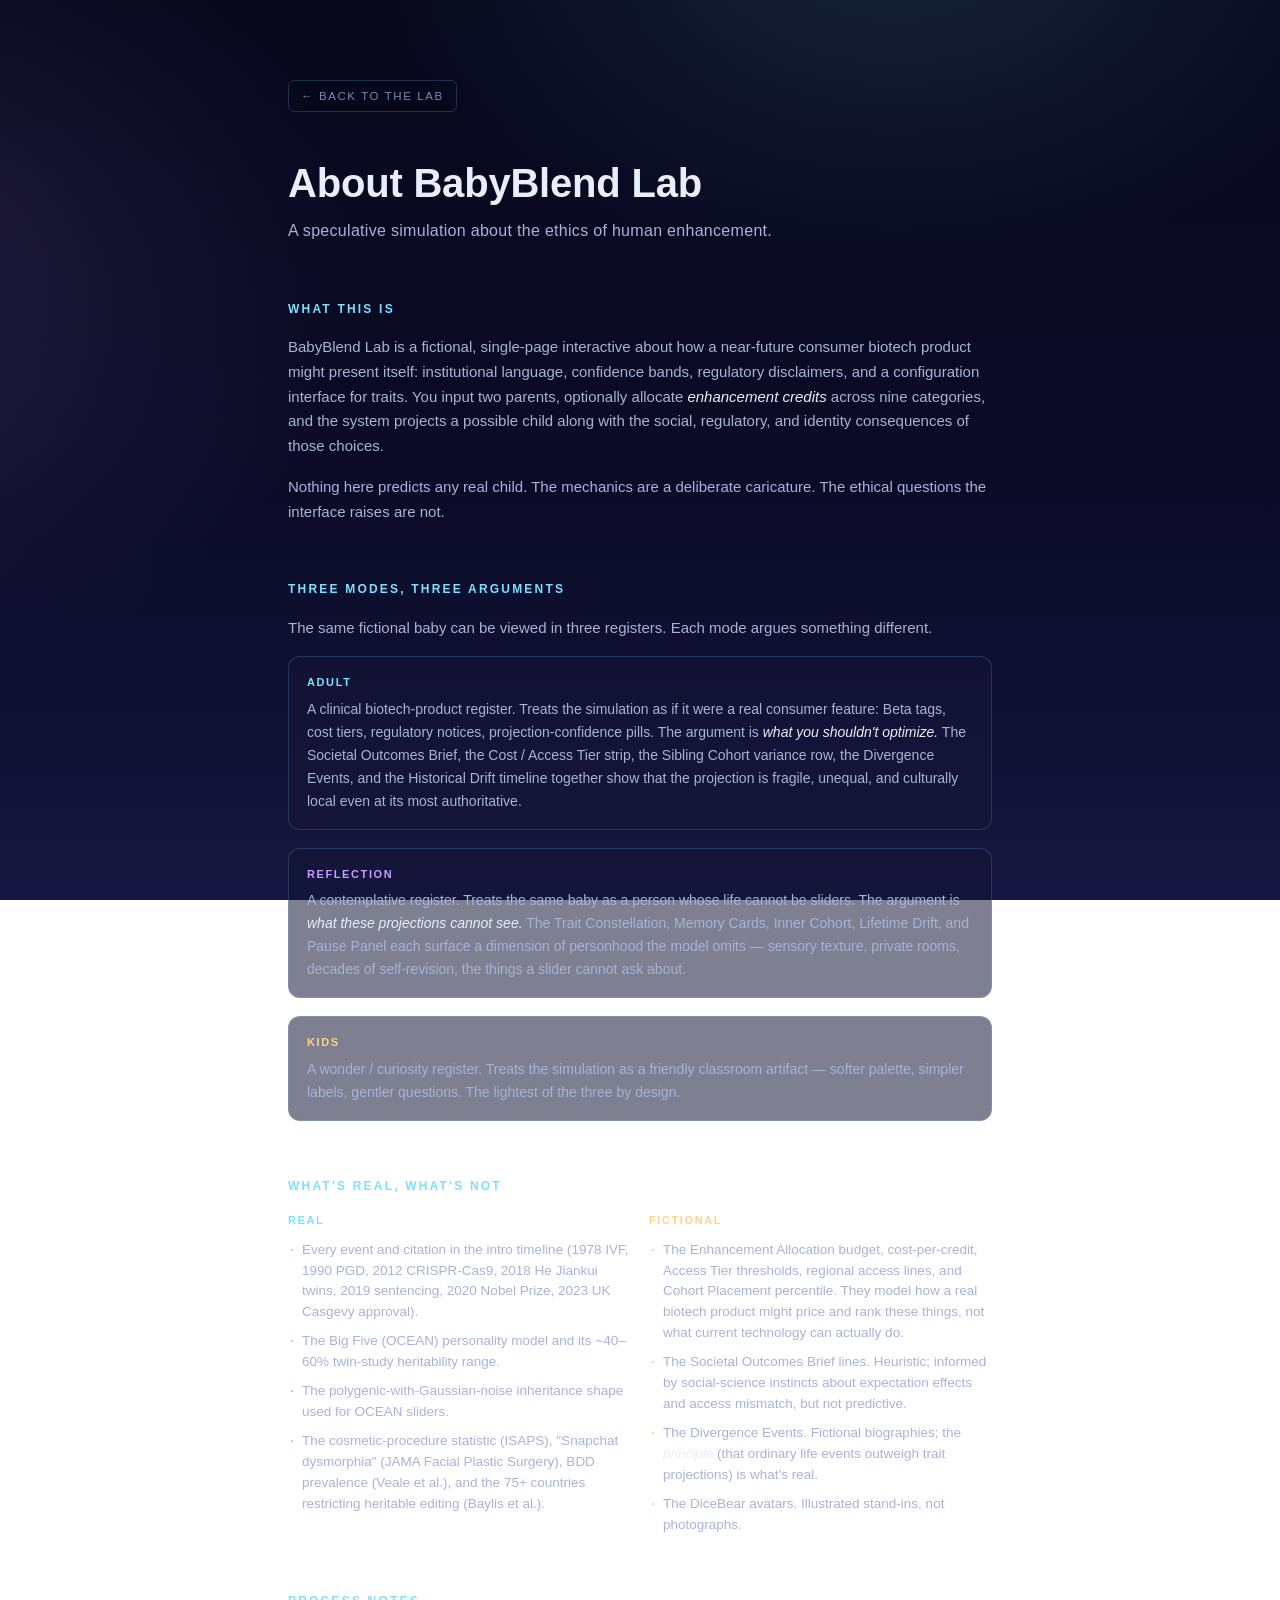
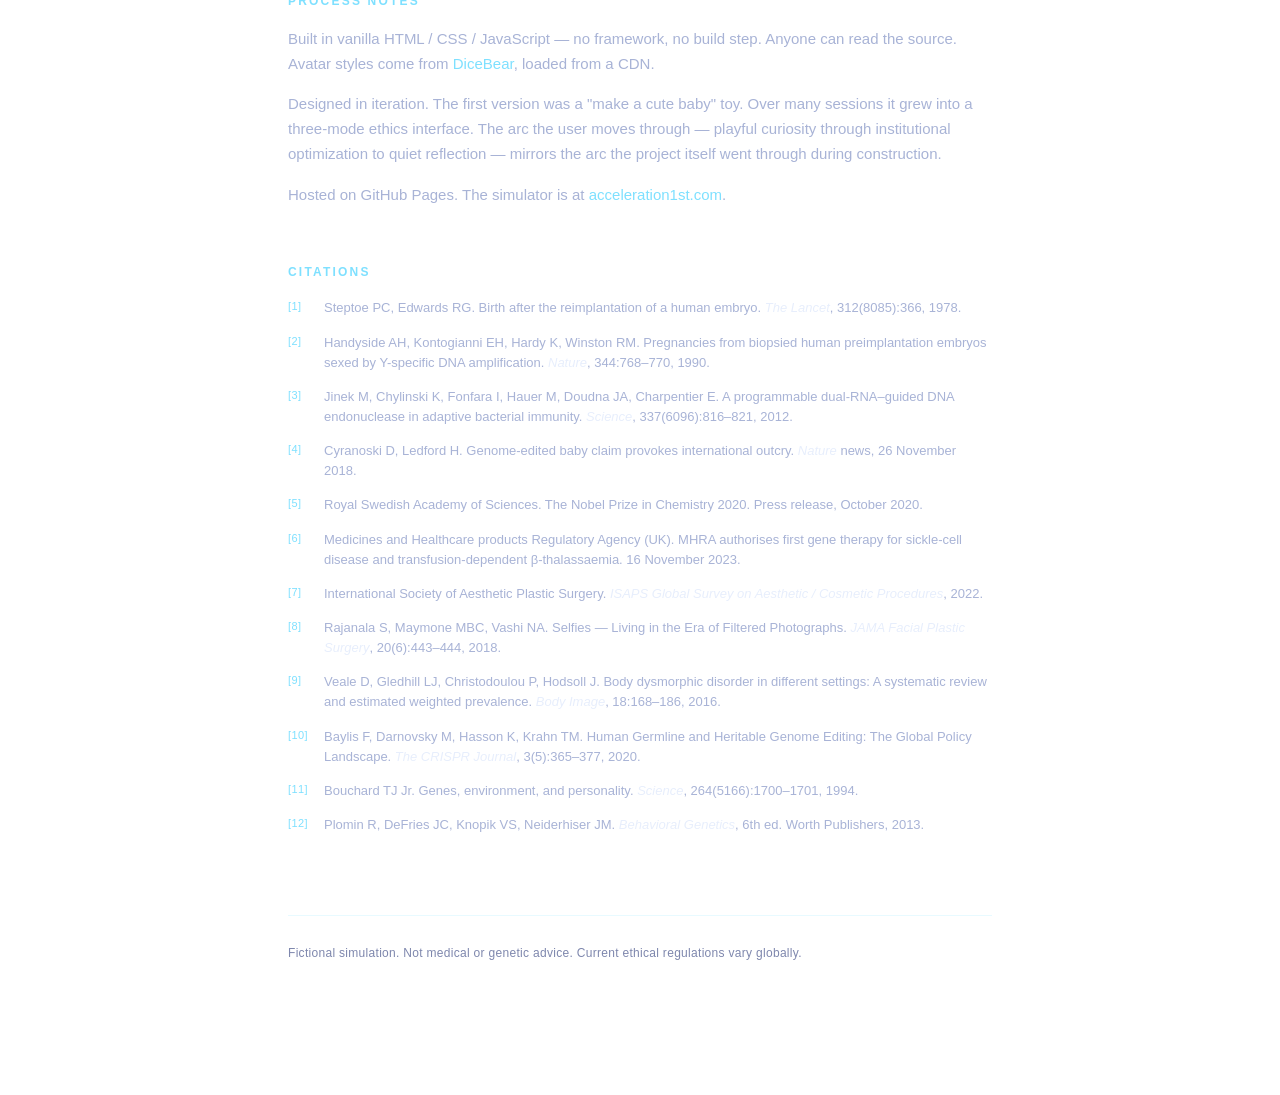
==== about.html @ 3c696566 "Add About / Sources page A standalone /about.html that frames the project for readers who didn't mak" ====
<!DOCTYPE html>
<html lang="en">
<head>
  <meta charset="UTF-8" />
  <meta name="viewport" content="width=device-width, initial-scale=1.0, maximum-scale=1.0, viewport-fit=cover" />
  <title>About — BabyBlend Lab</title>
  <link rel="icon" type="image/svg+xml" href="favicon.svg" />
  <style>
    *, *::before, *::after { box-sizing: border-box; }
    html, body { margin: 0; padding: 0; }

    :root {
      --bg-0: #07071a;
      --bg-1: #0c0c2a;
      --bg-2: #161640;
      --ink: #e7eefc;
      --ink-soft: #a8b3d6;
      --ink-mute: #7e87ad;
      --accent:   #7ee0ff;
      --accent-2: #c89bff;
      --accent-3: #ff9bd2;
      --accent-warm: #ffd28a;
      --panel: rgba(20, 22, 55, 0.55);
      --rule: rgba(126, 224, 255, 0.18);
    }

    body {
      font-family: -apple-system, BlinkMacSystemFont, "SF Pro Display", "Inter", "Helvetica Neue", Arial, sans-serif;
      color: var(--ink);
      background:
        radial-gradient(900px 600px at 70% -10%, rgba(126, 224, 255, 0.14), transparent 60%),
        radial-gradient(800px 700px at -10% 30%, rgba(200, 155, 255, 0.12), transparent 60%),
        linear-gradient(180deg, var(--bg-0), var(--bg-1) 60%, var(--bg-2));
      background-attachment: fixed;
      min-height: 100vh;
      -webkit-font-smoothing: antialiased;
      line-height: 1.6;
    }

    .about-wrap {
      max-width: 760px;
      margin: 0 auto;
      padding: 80px 28px 120px;
    }

    .about-back {
      display: inline-block;
      font-size: 11.5px;
      letter-spacing: 1.6px;
      text-transform: uppercase;
      color: var(--ink-mute);
      text-decoration: none;
      padding: 6px 12px;
      border-radius: 6px;
      border: 1px solid var(--rule);
      transition: color 0.15s, border-color 0.15s, background 0.15s;
      margin-bottom: 48px;
    }
    .about-back:hover {
      color: var(--ink);
      border-color: rgba(126, 224, 255, 0.55);
      background: rgba(126, 224, 255, 0.05);
    }

    .about-title {
      margin: 0 0 12px;
      font-size: clamp(28px, 4.5vw, 40px);
      font-weight: 600;
      letter-spacing: -0.2px;
      line-height: 1.15;
      color: var(--ink);
    }
    .about-sub {
      margin: 0 0 56px;
      color: var(--ink-soft);
      font-size: clamp(14px, 1.5vw, 16px);
      letter-spacing: 0.3px;
    }

    section.about-section {
      margin-bottom: 56px;
    }
    section.about-section > h2 {
      margin: 0 0 16px;
      font-size: 12px;
      letter-spacing: 2.2px;
      text-transform: uppercase;
      color: var(--accent);
      font-weight: 600;
    }
    section.about-section p {
      margin: 0 0 16px;
      color: var(--ink-soft);
      font-size: 15px;
      line-height: 1.65;
    }
    section.about-section p:last-child { margin-bottom: 0; }
    section.about-section strong { color: var(--ink); font-weight: 600; }
    section.about-section em { color: var(--ink); font-style: italic; }

    .mode-list {
      list-style: none;
      margin: 0;
      padding: 0;
      display: flex;
      flex-direction: column;
      gap: 18px;
    }
    .mode-list li {
      padding: 16px 18px;
      background: var(--panel);
      border: 1px solid var(--rule);
      border-radius: 12px;
      font-size: 14px;
      color: var(--ink-soft);
      line-height: 1.65;
    }
    .mode-list .mode-name {
      display: block;
      font-size: 11px;
      letter-spacing: 1.6px;
      text-transform: uppercase;
      color: var(--accent);
      margin-bottom: 6px;
      font-weight: 600;
    }
    .mode-list li:nth-child(1) .mode-name { color: var(--accent); }
    .mode-list li:nth-child(2) .mode-name { color: var(--accent-2); }
    .mode-list li:nth-child(3) .mode-name { color: var(--accent-warm); }

    .real-grid {
      display: grid;
      grid-template-columns: 1fr 1fr;
      gap: 18px;
    }
    .real-col h3 {
      margin: 0 0 10px;
      font-size: 11px;
      letter-spacing: 1.6px;
      text-transform: uppercase;
      font-weight: 600;
    }
    .real-col.real    h3 { color: var(--accent); }
    .real-col.not-real h3 { color: var(--accent-warm); }
    .real-col ul {
      list-style: none;
      margin: 0;
      padding: 0;
      display: flex;
      flex-direction: column;
      gap: 8px;
    }
    .real-col li {
      padding-left: 14px;
      position: relative;
      font-size: 13.5px;
      color: var(--ink-soft);
      line-height: 1.55;
    }
    .real-col li::before {
      content: "·";
      position: absolute;
      left: 2px;
      top: 0;
      font-weight: 700;
    }
    .real-col.real li::before    { color: var(--accent); }
    .real-col.not-real li::before { color: var(--accent-warm); }

    .citations {
      list-style: none;
      counter-reset: cite;
      margin: 0;
      padding: 0;
      display: flex;
      flex-direction: column;
      gap: 14px;
    }
    .citations li {
      counter-increment: cite;
      padding: 0 0 0 36px;
      position: relative;
      font-size: 13px;
      color: var(--ink-soft);
      line-height: 1.55;
    }
    .citations li::before {
      content: "[" counter(cite) "]";
      position: absolute;
      left: 0;
      top: 0;
      color: var(--accent);
      font-variant-numeric: tabular-nums;
      font-size: 11px;
      letter-spacing: 0.4px;
    }
    .citations em { font-style: italic; color: var(--ink); }

    .meta {
      margin-top: 80px;
      padding-top: 28px;
      border-top: 1px solid var(--rule);
      font-size: 12px;
      color: var(--ink-mute);
      letter-spacing: 0.3px;
    }

    @media (max-width: 600px) {
      .real-grid { grid-template-columns: 1fr; }
      .about-wrap { padding: 56px 20px 80px; }
    }
  </style>
</head>
<body>
  <div class="about-wrap">
    <a class="about-back" href="./">← Back to the lab</a>

    <h1 class="about-title">About BabyBlend Lab</h1>
    <p class="about-sub">A speculative simulation about the ethics of human enhancement.</p>

    <section class="about-section">
      <h2>What this is</h2>
      <p>BabyBlend Lab is a fictional, single-page interactive about how a near-future consumer biotech product might present itself: institutional language, confidence bands, regulatory disclaimers, and a configuration interface for traits. You input two parents, optionally allocate <em>enhancement credits</em> across nine categories, and the system projects a possible child along with the social, regulatory, and identity consequences of those choices.</p>
      <p>Nothing here predicts any real child. The mechanics are a deliberate caricature. The ethical questions the interface raises are not.</p>
    </section>

    <section class="about-section">
      <h2>Three modes, three arguments</h2>
      <p>The same fictional baby can be viewed in three registers. Each mode argues something different.</p>
      <ul class="mode-list">
        <li>
          <span class="mode-name">Adult</span>
          A clinical biotech-product register. Treats the simulation as if it were a real consumer feature: Beta tags, cost tiers, regulatory notices, projection-confidence pills. The argument is <em>what you shouldn't optimize.</em> The Societal Outcomes Brief, the Cost / Access Tier strip, the Sibling Cohort variance row, the Divergence Events, and the Historical Drift timeline together show that the projection is fragile, unequal, and culturally local even at its most authoritative.
        </li>
        <li>
          <span class="mode-name">Reflection</span>
          A contemplative register. Treats the same baby as a person whose life cannot be sliders. The argument is <em>what these projections cannot see.</em> The Trait Constellation, Memory Cards, Inner Cohort, Lifetime Drift, and Pause Panel each surface a dimension of personhood the model omits — sensory texture, private rooms, decades of self-revision, the things a slider cannot ask about.
        </li>
        <li>
          <span class="mode-name">Kids</span>
          A wonder / curiosity register. Treats the simulation as a friendly classroom artifact — softer palette, simpler labels, gentler questions. The lightest of the three by design.
        </li>
      </ul>
    </section>

    <section class="about-section">
      <h2>What's real, what's not</h2>
      <div class="real-grid">
        <div class="real-col real">
          <h3>Real</h3>
          <ul>
            <li>Every event and citation in the intro timeline (1978 IVF, 1990 PGD, 2012 CRISPR-Cas9, 2018 He Jiankui twins, 2019 sentencing, 2020 Nobel Prize, 2023 UK Casgevy approval).</li>
            <li>The Big Five (OCEAN) personality model and its ~40–60% twin-study heritability range.</li>
            <li>The polygenic-with-Gaussian-noise inheritance shape used for OCEAN sliders.</li>
            <li>The cosmetic-procedure statistic (ISAPS), "Snapchat dysmorphia" (JAMA Facial Plastic Surgery), BDD prevalence (Veale et al.), and the 75+ countries restricting heritable editing (Baylis et al.).</li>
          </ul>
        </div>
        <div class="real-col not-real">
          <h3>Fictional</h3>
          <ul>
            <li>The Enhancement Allocation budget, cost-per-credit, Access Tier thresholds, regional access lines, and Cohort Placement percentile. They model how a real biotech product might price and rank these things, not what current technology can actually do.</li>
            <li>The Societal Outcomes Brief lines. Heuristic; informed by social-science instincts about expectation effects and access mismatch, but not predictive.</li>
            <li>The Divergence Events. Fictional biographies; the <em>principle</em> (that ordinary life events outweigh trait projections) is what's real.</li>
            <li>The DiceBear avatars. Illustrated stand-ins, not photographs.</li>
          </ul>
        </div>
      </div>
    </section>

    <section class="about-section">
      <h2>Process notes</h2>
      <p>Built in vanilla HTML / CSS / JavaScript — no framework, no build step. Anyone can read the source. Avatar styles come from <a href="https://www.dicebear.com" style="color: var(--accent); text-decoration: none;">DiceBear</a>, loaded from a CDN.</p>
      <p>Designed in iteration. The first version was a "make a cute baby" toy. Over many sessions it grew into a three-mode ethics interface. The arc the user moves through — playful curiosity through institutional optimization to quiet reflection — mirrors the arc the project itself went through during construction.</p>
      <p>Hosted on GitHub Pages. The simulator is at <a href="./" style="color: var(--accent); text-decoration: none;">acceleration1st.com</a>.</p>
    </section>

    <section class="about-section">
      <h2>Citations</h2>
      <ol class="citations">
        <li>Steptoe PC, Edwards RG. Birth after the reimplantation of a human embryo. <em>The Lancet</em>, 312(8085):366, 1978.</li>
        <li>Handyside AH, Kontogianni EH, Hardy K, Winston RM. Pregnancies from biopsied human preimplantation embryos sexed by Y-specific DNA amplification. <em>Nature</em>, 344:768–770, 1990.</li>
        <li>Jinek M, Chylinski K, Fonfara I, Hauer M, Doudna JA, Charpentier E. A programmable dual-RNA–guided DNA endonuclease in adaptive bacterial immunity. <em>Science</em>, 337(6096):816–821, 2012.</li>
        <li>Cyranoski D, Ledford H. Genome-edited baby claim provokes international outcry. <em>Nature</em> news, 26 November 2018.</li>
        <li>Royal Swedish Academy of Sciences. The Nobel Prize in Chemistry 2020. Press release, October 2020.</li>
        <li>Medicines and Healthcare products Regulatory Agency (UK). MHRA authorises first gene therapy for sickle-cell disease and transfusion-dependent β-thalassaemia. 16 November 2023.</li>
        <li>International Society of Aesthetic Plastic Surgery. <em>ISAPS Global Survey on Aesthetic / Cosmetic Procedures</em>, 2022.</li>
        <li>Rajanala S, Maymone MBC, Vashi NA. Selfies — Living in the Era of Filtered Photographs. <em>JAMA Facial Plastic Surgery</em>, 20(6):443–444, 2018.</li>
        <li>Veale D, Gledhill LJ, Christodoulou P, Hodsoll J. Body dysmorphic disorder in different settings: A systematic review and estimated weighted prevalence. <em>Body Image</em>, 18:168–186, 2016.</li>
        <li>Baylis F, Darnovsky M, Hasson K, Krahn TM. Human Germline and Heritable Genome Editing: The Global Policy Landscape. <em>The CRISPR Journal</em>, 3(5):365–377, 2020.</li>
        <li>Bouchard TJ Jr. Genes, environment, and personality. <em>Science</em>, 264(5166):1700–1701, 1994.</li>
        <li>Plomin R, DeFries JC, Knopik VS, Neiderhiser JM. <em>Behavioral Genetics</em>, 6th ed. Worth Publishers, 2013.</li>
      </ol>
    </section>

    <p class="meta">Fictional simulation. Not medical or genetic advice. Current ethical regulations vary globally.</p>
  </div>
</body>
</html>
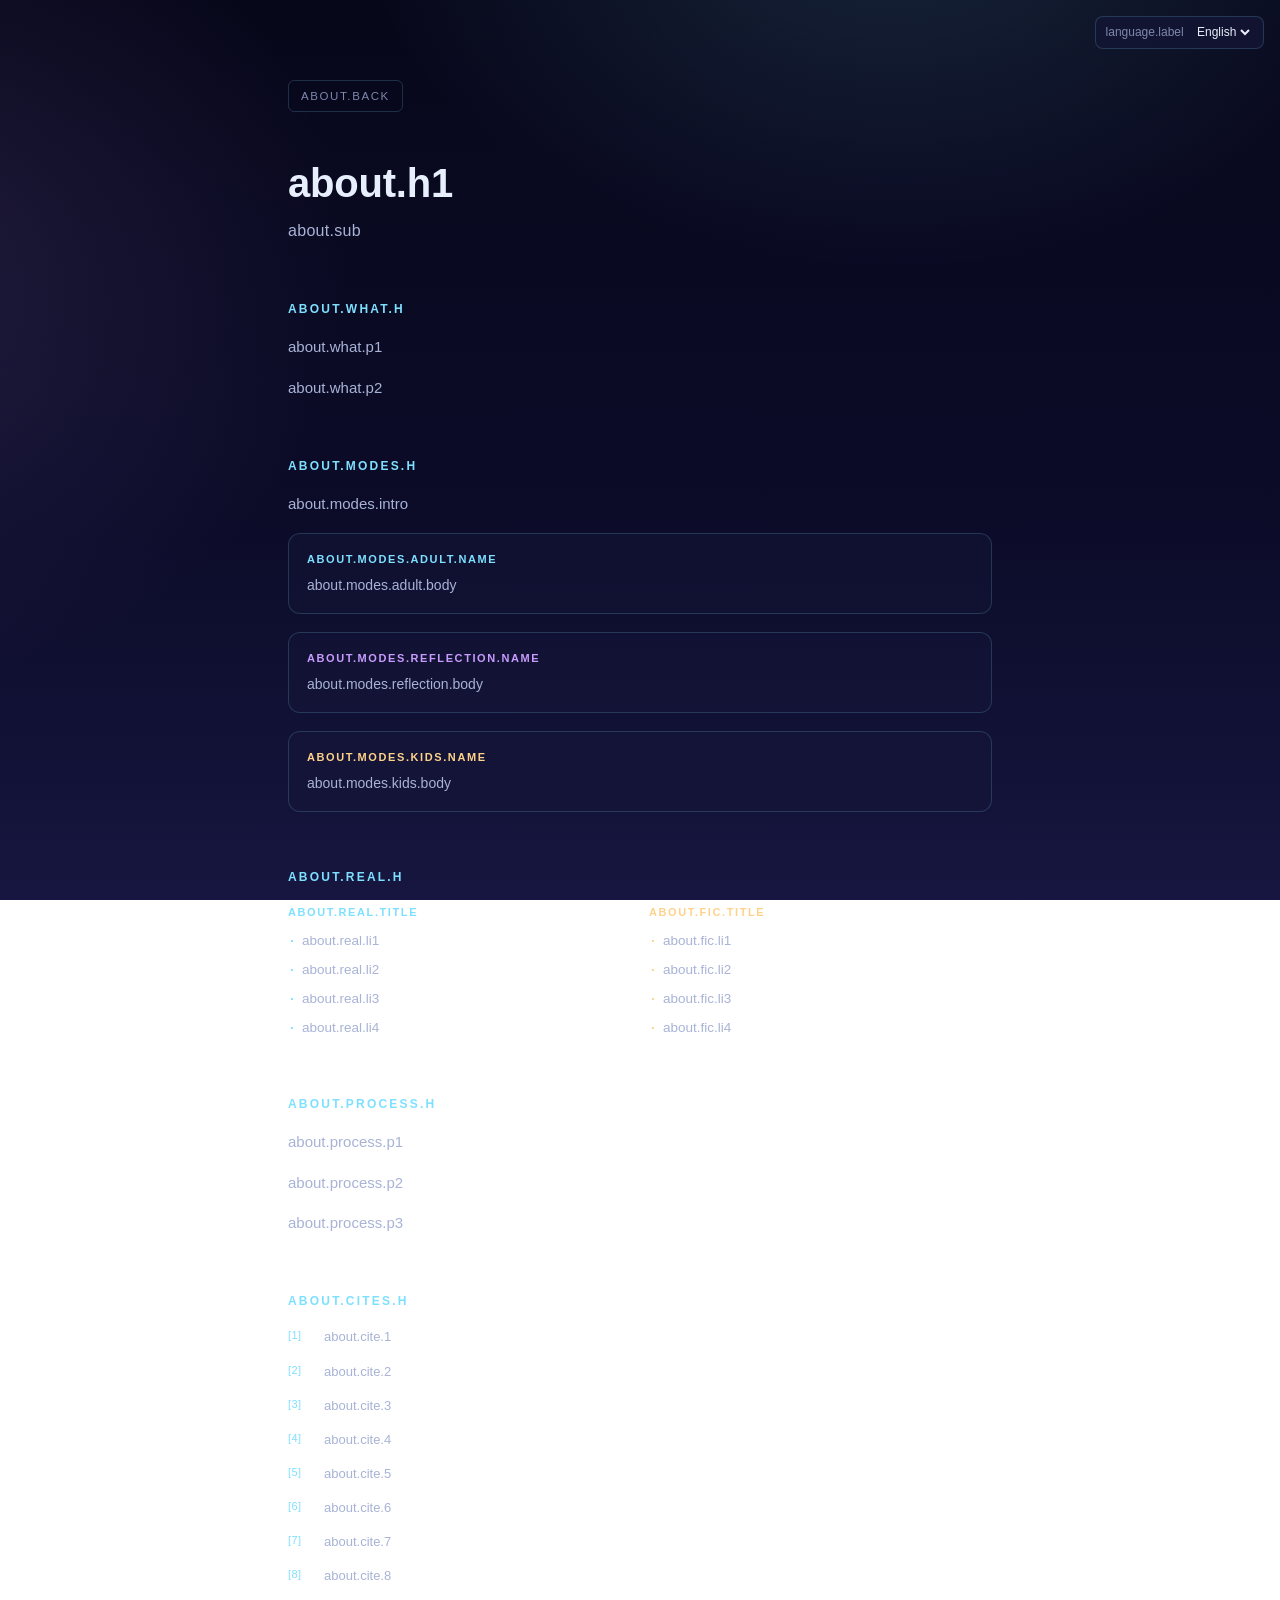
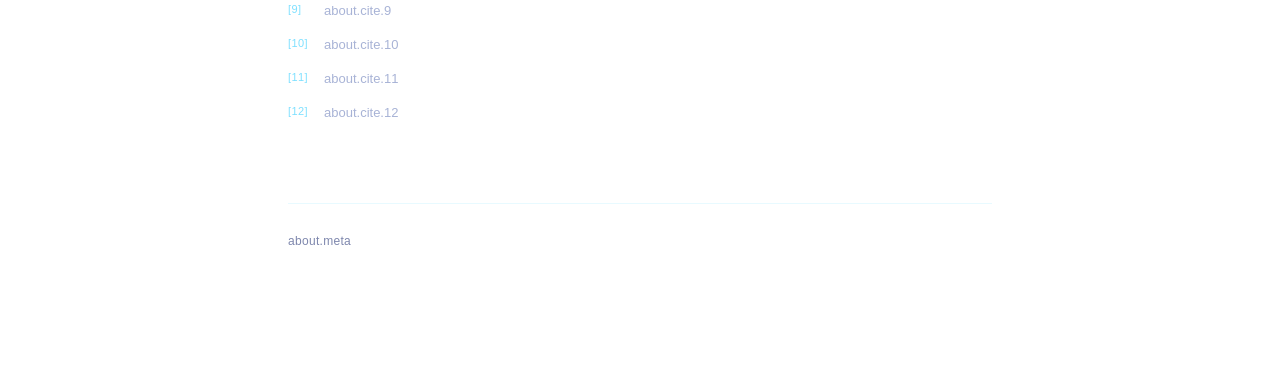
==== commit 6d08f319: "The Letter: regulatory correspondence panel (Adult mode) A fictional letter from the Global Heritabl" ====
--- a/about.html
+++ b/about.html
@@ -3,7 +3,7 @@
 <head>
   <meta charset="UTF-8" />
   <meta name="viewport" content="width=device-width, initial-scale=1.0, maximum-scale=1.0, viewport-fit=cover" />
-  <title>About — BabyBlend Lab</title>
+  <title data-i18n="about.title">About — BabyBlend Lab</title>
   <link rel="icon" type="image/svg+xml" href="favicon.svg" />
   <style>
     *, *::before, *::after { box-sizing: border-box; }
@@ -209,90 +209,171 @@
       .real-grid { grid-template-columns: 1fr; }
       .about-wrap { padding: 56px 20px 80px; }
     }
+
+    .about-lang {
+      position: fixed; top: 16px; right: 16px;
+      background: rgba(20, 22, 55, 0.7);
+      border: 1px solid var(--rule);
+      border-radius: 8px;
+      padding: 6px 10px;
+      color: var(--ink);
+      font-size: 12px;
+      z-index: 10;
+    }
+    .about-lang select {
+      background: transparent;
+      color: var(--ink);
+      border: none;
+      font-size: 12px;
+      cursor: pointer;
+      font-family: inherit;
+    }
+    .about-lang select option { color: #07071a; }
   </style>
 </head>
 <body>
+  <div class="about-lang">
+    <label for="about-lang-select" style="margin-right:6px;color:var(--ink-mute);" data-i18n="language.label">Language</label>
+    <select id="about-lang-select">
+      <option value="en">English</option>
+      <option value="zh">中文</option>
+      <option value="ja">日本語</option>
+      <option value="ko">한국어</option>
+      <option value="tr">Türkçe</option>
+    </select>
+  </div>
+
   <div class="about-wrap">
-    <a class="about-back" href="./">← Back to the lab</a>
-
-    <h1 class="about-title">About BabyBlend Lab</h1>
-    <p class="about-sub">A speculative simulation about the ethics of human enhancement.</p>
-
-    <section class="about-section">
-      <h2>What this is</h2>
-      <p>BabyBlend Lab is a fictional, single-page interactive about how a near-future consumer biotech product might present itself: institutional language, confidence bands, regulatory disclaimers, and a configuration interface for traits. You input two parents, optionally allocate <em>enhancement credits</em> across nine categories, and the system projects a possible child along with the social, regulatory, and identity consequences of those choices.</p>
-      <p>Nothing here predicts any real child. The mechanics are a deliberate caricature. The ethical questions the interface raises are not.</p>
-    </section>
-
-    <section class="about-section">
-      <h2>Three modes, three arguments</h2>
-      <p>The same fictional baby can be viewed in three registers. Each mode argues something different.</p>
+    <a class="about-back" href="./" data-i18n="about.back">← Back to the lab</a>
+
+    <h1 class="about-title" data-i18n="about.h1">About BabyBlend Lab</h1>
+    <p class="about-sub" data-i18n="about.sub">A speculative simulation about the ethics of human enhancement.</p>
+
+    <section class="about-section">
+      <h2 data-i18n="about.what.h">What this is</h2>
+      <p data-i18n-html="about.what.p1">BabyBlend Lab is a fictional, single-page interactive about how a near-future consumer biotech product might present itself: institutional language, confidence bands, regulatory disclaimers, and a configuration interface for traits. You input two parents, optionally allocate <em>enhancement credits</em> across nine categories, and the system projects a possible child along with the social, regulatory, and identity consequences of those choices.</p>
+      <p data-i18n="about.what.p2">Nothing here predicts any real child. The mechanics are a deliberate caricature. The ethical questions the interface raises are not.</p>
+    </section>
+
+    <section class="about-section">
+      <h2 data-i18n="about.modes.h">Three modes, three arguments</h2>
+      <p data-i18n="about.modes.intro">The same fictional baby can be viewed in three registers. Each mode argues something different.</p>
       <ul class="mode-list">
         <li>
-          <span class="mode-name">Adult</span>
-          A clinical biotech-product register. Treats the simulation as if it were a real consumer feature: Beta tags, cost tiers, regulatory notices, projection-confidence pills. The argument is <em>what you shouldn't optimize.</em> The Societal Outcomes Brief, the Cost / Access Tier strip, the Sibling Cohort variance row, the Divergence Events, and the Historical Drift timeline together show that the projection is fragile, unequal, and culturally local even at its most authoritative.
+          <span class="mode-name" data-i18n="about.modes.adult.name">Adult</span>
+          <span data-i18n-html="about.modes.adult.body">A clinical biotech-product register. Treats the simulation as if it were a real consumer feature: Beta tags, cost tiers, regulatory notices, projection-confidence pills. The argument is <em>what you shouldn't optimize.</em> The Societal Outcomes Brief, the Cost / Access Tier strip, the Sibling Cohort variance row, the Divergence Events, and the Historical Drift timeline together show that the projection is fragile, unequal, and culturally local even at its most authoritative.</span>
         </li>
         <li>
-          <span class="mode-name">Reflection</span>
-          A contemplative register. Treats the same baby as a person whose life cannot be sliders. The argument is <em>what these projections cannot see.</em> The Trait Constellation, Memory Cards, Inner Cohort, Lifetime Drift, and Pause Panel each surface a dimension of personhood the model omits — sensory texture, private rooms, decades of self-revision, the things a slider cannot ask about.
+          <span class="mode-name" data-i18n="about.modes.reflection.name">Reflection</span>
+          <span data-i18n-html="about.modes.reflection.body">A contemplative register. Treats the same baby as a person whose life cannot be sliders. The argument is <em>what these projections cannot see.</em> The Trait Constellation, Memory Cards, Inner Cohort, Lifetime Drift, and Pause Panel each surface a dimension of personhood the model omits — sensory texture, private rooms, decades of self-revision, the things a slider cannot ask about.</span>
         </li>
         <li>
-          <span class="mode-name">Kids</span>
-          A wonder / curiosity register. Treats the simulation as a friendly classroom artifact — softer palette, simpler labels, gentler questions. The lightest of the three by design.
+          <span class="mode-name" data-i18n="about.modes.kids.name">Kids</span>
+          <span data-i18n="about.modes.kids.body">A wonder / curiosity register. Treats the simulation as a friendly classroom artifact — softer palette, simpler labels, gentler questions. The lightest of the three by design.</span>
         </li>
       </ul>
     </section>
 
     <section class="about-section">
-      <h2>What's real, what's not</h2>
+      <h2 data-i18n="about.real.h">What's real, what's not</h2>
       <div class="real-grid">
         <div class="real-col real">
-          <h3>Real</h3>
+          <h3 data-i18n="about.real.title">Real</h3>
           <ul>
-            <li>Every event and citation in the intro timeline (1978 IVF, 1990 PGD, 2012 CRISPR-Cas9, 2018 He Jiankui twins, 2019 sentencing, 2020 Nobel Prize, 2023 UK Casgevy approval).</li>
-            <li>The Big Five (OCEAN) personality model and its ~40–60% twin-study heritability range.</li>
-            <li>The polygenic-with-Gaussian-noise inheritance shape used for OCEAN sliders.</li>
-            <li>The cosmetic-procedure statistic (ISAPS), "Snapchat dysmorphia" (JAMA Facial Plastic Surgery), BDD prevalence (Veale et al.), and the 75+ countries restricting heritable editing (Baylis et al.).</li>
+            <li data-i18n="about.real.li1">Every event and citation in the intro timeline (1978 IVF, 1990 PGD, 2012 CRISPR-Cas9, 2018 He Jiankui twins, 2019 sentencing, 2020 Nobel Prize, 2023 UK Casgevy approval).</li>
+            <li data-i18n="about.real.li2">The Big Five (OCEAN) personality model and its ~40–60% twin-study heritability range.</li>
+            <li data-i18n="about.real.li3">The polygenic-with-Gaussian-noise inheritance shape used for OCEAN sliders.</li>
+            <li data-i18n="about.real.li4">The cosmetic-procedure statistic (ISAPS), "Snapchat dysmorphia" (JAMA Facial Plastic Surgery), BDD prevalence (Veale et al.), and the 75+ countries restricting heritable editing (Baylis et al.).</li>
           </ul>
         </div>
         <div class="real-col not-real">
-          <h3>Fictional</h3>
+          <h3 data-i18n="about.fic.title">Fictional</h3>
           <ul>
-            <li>The Enhancement Allocation budget, cost-per-credit, Access Tier thresholds, regional access lines, and Cohort Placement percentile. They model how a real biotech product might price and rank these things, not what current technology can actually do.</li>
-            <li>The Societal Outcomes Brief lines. Heuristic; informed by social-science instincts about expectation effects and access mismatch, but not predictive.</li>
-            <li>The Divergence Events. Fictional biographies; the <em>principle</em> (that ordinary life events outweigh trait projections) is what's real.</li>
-            <li>The DiceBear avatars. Illustrated stand-ins, not photographs.</li>
+            <li data-i18n="about.fic.li1">The Enhancement Allocation budget, cost-per-credit, Access Tier thresholds, regional access lines, and Cohort Placement percentile. They model how a real biotech product might price and rank these things, not what current technology can actually do.</li>
+            <li data-i18n="about.fic.li2">The Societal Outcomes Brief lines. Heuristic; informed by social-science instincts about expectation effects and access mismatch, but not predictive.</li>
+            <li data-i18n-html="about.fic.li3">The Divergence Events. Fictional biographies; the <em>principle</em> (that ordinary life events outweigh trait projections) is what's real.</li>
+            <li data-i18n="about.fic.li4">The DiceBear avatars. Illustrated stand-ins, not photographs.</li>
           </ul>
         </div>
       </div>
     </section>
 
     <section class="about-section">
-      <h2>Process notes</h2>
-      <p>Built in vanilla HTML / CSS / JavaScript — no framework, no build step. Anyone can read the source. Avatar styles come from <a href="https://www.dicebear.com" style="color: var(--accent); text-decoration: none;">DiceBear</a>, loaded from a CDN.</p>
-      <p>Designed in iteration. The first version was a "make a cute baby" toy. Over many sessions it grew into a three-mode ethics interface. The arc the user moves through — playful curiosity through institutional optimization to quiet reflection — mirrors the arc the project itself went through during construction.</p>
-      <p>Hosted on GitHub Pages. The simulator is at <a href="./" style="color: var(--accent); text-decoration: none;">acceleration1st.com</a>.</p>
-    </section>
-
-    <section class="about-section">
-      <h2>Citations</h2>
+      <h2 data-i18n="about.process.h">Process notes</h2>
+      <p data-i18n-html="about.process.p1">Built in vanilla HTML / CSS / JavaScript — no framework, no build step. Anyone can read the source. Avatar styles come from <a href="https://www.dicebear.com" style="color: var(--accent); text-decoration: none;">DiceBear</a>, loaded from a CDN.</p>
+      <p data-i18n="about.process.p2">Designed in iteration. The first version was a "make a cute baby" toy. Over many sessions it grew into a three-mode ethics interface. The arc the user moves through — playful curiosity through institutional optimization to quiet reflection — mirrors the arc the project itself went through during construction.</p>
+      <p data-i18n-html="about.process.p3">Hosted on GitHub Pages. The simulator is at <a href="./" style="color: var(--accent); text-decoration: none;">acceleration1st.com</a>.</p>
+    </section>
+
+    <section class="about-section">
+      <h2 data-i18n="about.cites.h">Citations</h2>
       <ol class="citations">
-        <li>Steptoe PC, Edwards RG. Birth after the reimplantation of a human embryo. <em>The Lancet</em>, 312(8085):366, 1978.</li>
-        <li>Handyside AH, Kontogianni EH, Hardy K, Winston RM. Pregnancies from biopsied human preimplantation embryos sexed by Y-specific DNA amplification. <em>Nature</em>, 344:768–770, 1990.</li>
-        <li>Jinek M, Chylinski K, Fonfara I, Hauer M, Doudna JA, Charpentier E. A programmable dual-RNA–guided DNA endonuclease in adaptive bacterial immunity. <em>Science</em>, 337(6096):816–821, 2012.</li>
-        <li>Cyranoski D, Ledford H. Genome-edited baby claim provokes international outcry. <em>Nature</em> news, 26 November 2018.</li>
-        <li>Royal Swedish Academy of Sciences. The Nobel Prize in Chemistry 2020. Press release, October 2020.</li>
-        <li>Medicines and Healthcare products Regulatory Agency (UK). MHRA authorises first gene therapy for sickle-cell disease and transfusion-dependent β-thalassaemia. 16 November 2023.</li>
-        <li>International Society of Aesthetic Plastic Surgery. <em>ISAPS Global Survey on Aesthetic / Cosmetic Procedures</em>, 2022.</li>
-        <li>Rajanala S, Maymone MBC, Vashi NA. Selfies — Living in the Era of Filtered Photographs. <em>JAMA Facial Plastic Surgery</em>, 20(6):443–444, 2018.</li>
-        <li>Veale D, Gledhill LJ, Christodoulou P, Hodsoll J. Body dysmorphic disorder in different settings: A systematic review and estimated weighted prevalence. <em>Body Image</em>, 18:168–186, 2016.</li>
-        <li>Baylis F, Darnovsky M, Hasson K, Krahn TM. Human Germline and Heritable Genome Editing: The Global Policy Landscape. <em>The CRISPR Journal</em>, 3(5):365–377, 2020.</li>
-        <li>Bouchard TJ Jr. Genes, environment, and personality. <em>Science</em>, 264(5166):1700–1701, 1994.</li>
-        <li>Plomin R, DeFries JC, Knopik VS, Neiderhiser JM. <em>Behavioral Genetics</em>, 6th ed. Worth Publishers, 2013.</li>
+        <li data-i18n-html="about.cite.1">Steptoe PC, Edwards RG. Birth after the reimplantation of a human embryo. <em>The Lancet</em>, 312(8085):366, 1978.</li>
+        <li data-i18n-html="about.cite.2">Handyside AH, Kontogianni EH, Hardy K, Winston RM. Pregnancies from biopsied human preimplantation embryos sexed by Y-specific DNA amplification. <em>Nature</em>, 344:768–770, 1990.</li>
+        <li data-i18n-html="about.cite.3">Jinek M, Chylinski K, Fonfara I, Hauer M, Doudna JA, Charpentier E. A programmable dual-RNA–guided DNA endonuclease in adaptive bacterial immunity. <em>Science</em>, 337(6096):816–821, 2012.</li>
+        <li data-i18n-html="about.cite.4">Cyranoski D, Ledford H. Genome-edited baby claim provokes international outcry. <em>Nature</em> news, 26 November 2018.</li>
+        <li data-i18n="about.cite.5">Royal Swedish Academy of Sciences. The Nobel Prize in Chemistry 2020. Press release, October 2020.</li>
+        <li data-i18n="about.cite.6">Medicines and Healthcare products Regulatory Agency (UK). MHRA authorises first gene therapy for sickle-cell disease and transfusion-dependent β-thalassaemia. 16 November 2023.</li>
+        <li data-i18n-html="about.cite.7">International Society of Aesthetic Plastic Surgery. <em>ISAPS Global Survey on Aesthetic / Cosmetic Procedures</em>, 2022.</li>
+        <li data-i18n-html="about.cite.8">Rajanala S, Maymone MBC, Vashi NA. Selfies — Living in the Era of Filtered Photographs. <em>JAMA Facial Plastic Surgery</em>, 20(6):443–444, 2018.</li>
+        <li data-i18n-html="about.cite.9">Veale D, Gledhill LJ, Christodoulou P, Hodsoll J. Body dysmorphic disorder in different settings: A systematic review and estimated weighted prevalence. <em>Body Image</em>, 18:168–186, 2016.</li>
+        <li data-i18n-html="about.cite.10">Baylis F, Darnovsky M, Hasson K, Krahn TM. Human Germline and Heritable Genome Editing: The Global Policy Landscape. <em>The CRISPR Journal</em>, 3(5):365–377, 2020.</li>
+        <li data-i18n-html="about.cite.11">Bouchard TJ Jr. Genes, environment, and personality. <em>Science</em>, 264(5166):1700–1701, 1994.</li>
+        <li data-i18n-html="about.cite.12">Plomin R, DeFries JC, Knopik VS, Neiderhiser JM. <em>Behavioral Genetics</em>, 6th ed. Worth Publishers, 2013.</li>
       </ol>
     </section>
 
-    <p class="meta">Fictional simulation. Not medical or genetic advice. Current ethical regulations vary globally.</p>
+    <p class="meta" data-i18n="about.meta">Fictional simulation. Not medical or genetic advice. Current ethical regulations vary globally.</p>
   </div>
+
+  <script>
+  // Standalone i18n for about.html — same localStorage key as the main app
+  // (babyblend.language.v1) so language choice persists across pages.
+  (function () {
+    const KEY = 'babyblend.language.v1';
+    const STR = window.__ABOUT_I18N || {};
+    function getLang() {
+      try { return localStorage.getItem(KEY) || 'en'; } catch { return 'en'; }
+    }
+    function setLang(l) {
+      try { localStorage.setItem(KEY, l); } catch {}
+    }
+    function t(key) {
+      const lang = getLang();
+      return (STR[lang] && STR[lang][key]) || (STR.en && STR.en[key]) || key;
+    }
+    function apply() {
+      const lang = getLang();
+      document.documentElement.lang = lang;
+      document.title = t('about.title');
+      document.querySelectorAll('[data-i18n]').forEach(el => {
+        el.textContent = t(el.dataset.i18n);
+      });
+      document.querySelectorAll('[data-i18n-html]').forEach(el => {
+        el.innerHTML = t(el.dataset.i18nHtml);
+      });
+    }
+    const sel = document.getElementById('about-lang-select');
+    if (sel) {
+      sel.value = getLang();
+      sel.addEventListener('change', () => { setLang(sel.value); apply(); });
+    }
+    apply();
+  })();
+  </script>
+  <script src="about-i18n.js"></script>
+  <script>
+  // Re-apply once about-i18n.js has loaded and exposed window.__ABOUT_I18N.
+  (function () {
+    function reapply() {
+      document.querySelectorAll('[data-i18n], [data-i18n-html]').forEach(()=>{});
+      const sel = document.getElementById('about-lang-select');
+      const event = new Event('change', { bubbles: true });
+      if (sel) sel.dispatchEvent(event);
+    }
+    if (document.readyState === 'complete') reapply();
+    else window.addEventListener('load', reapply);
+  })();
+  </script>
 </body>
 </html>
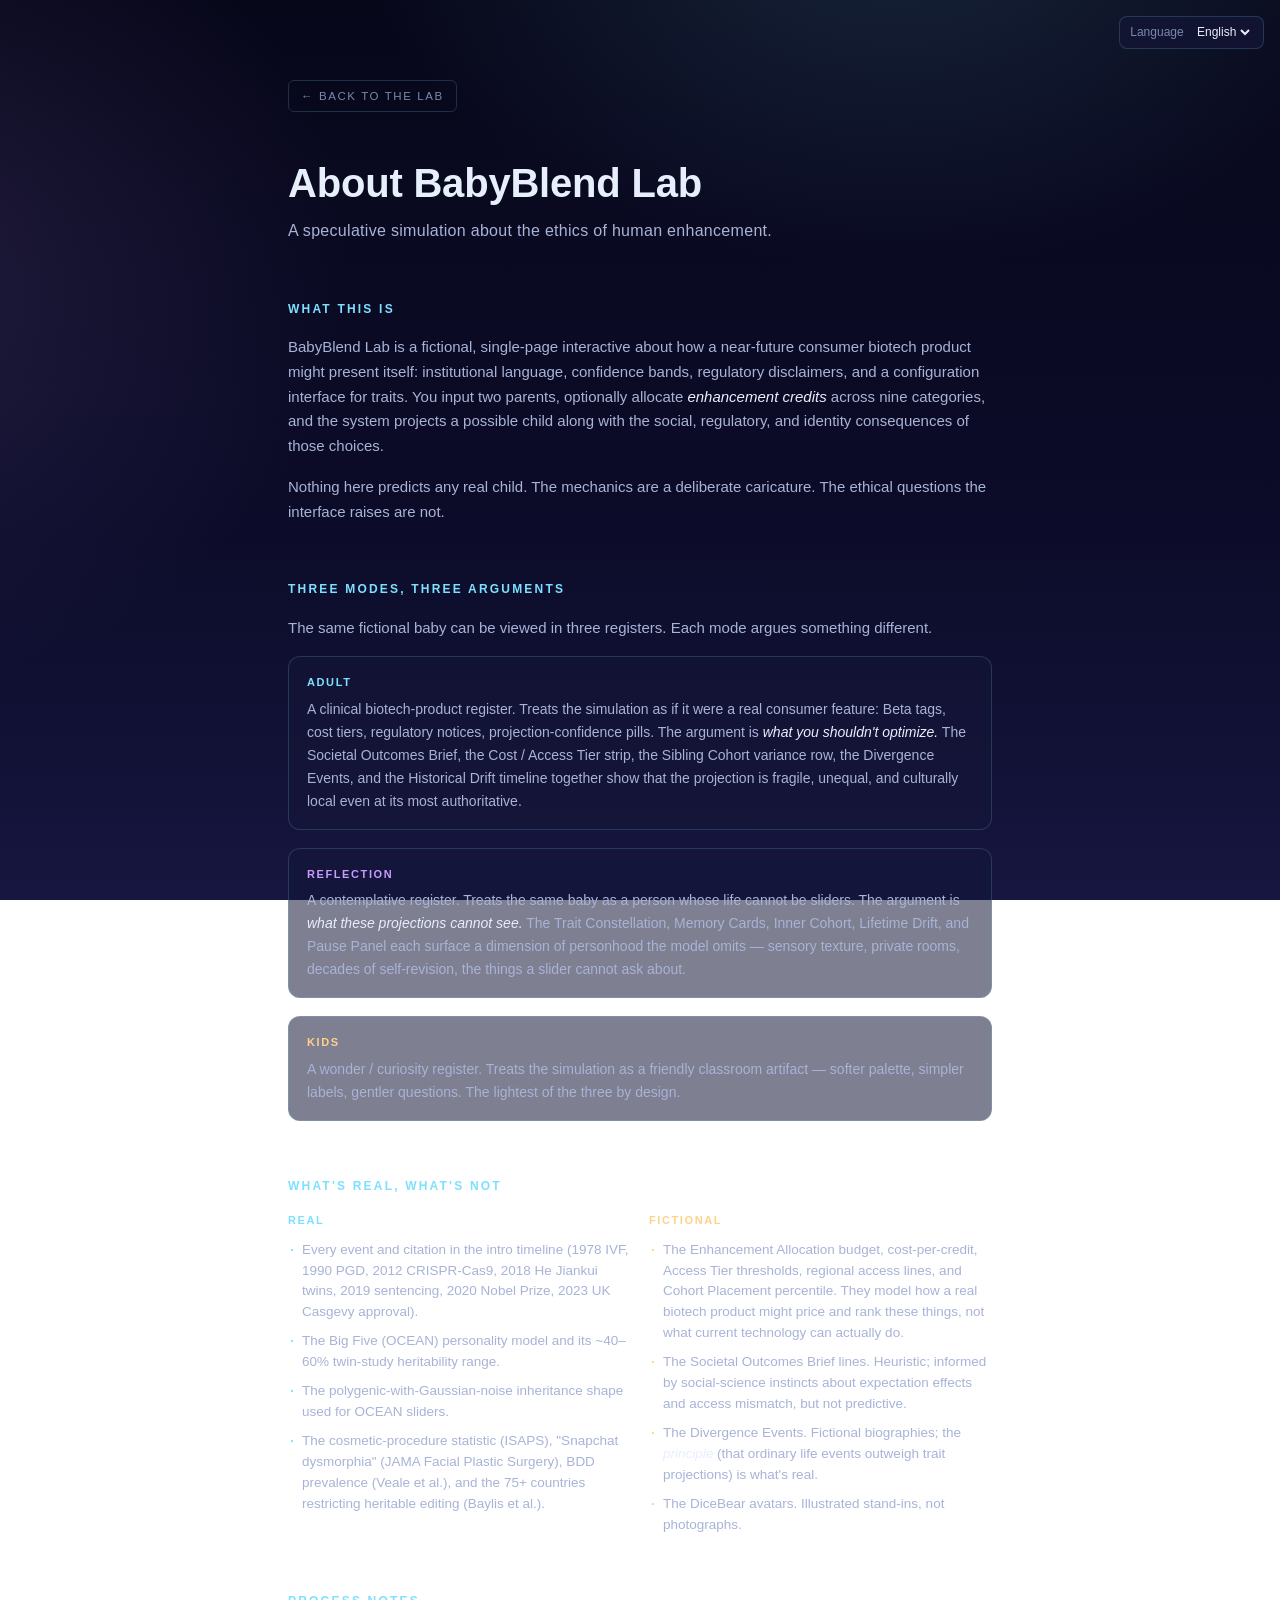
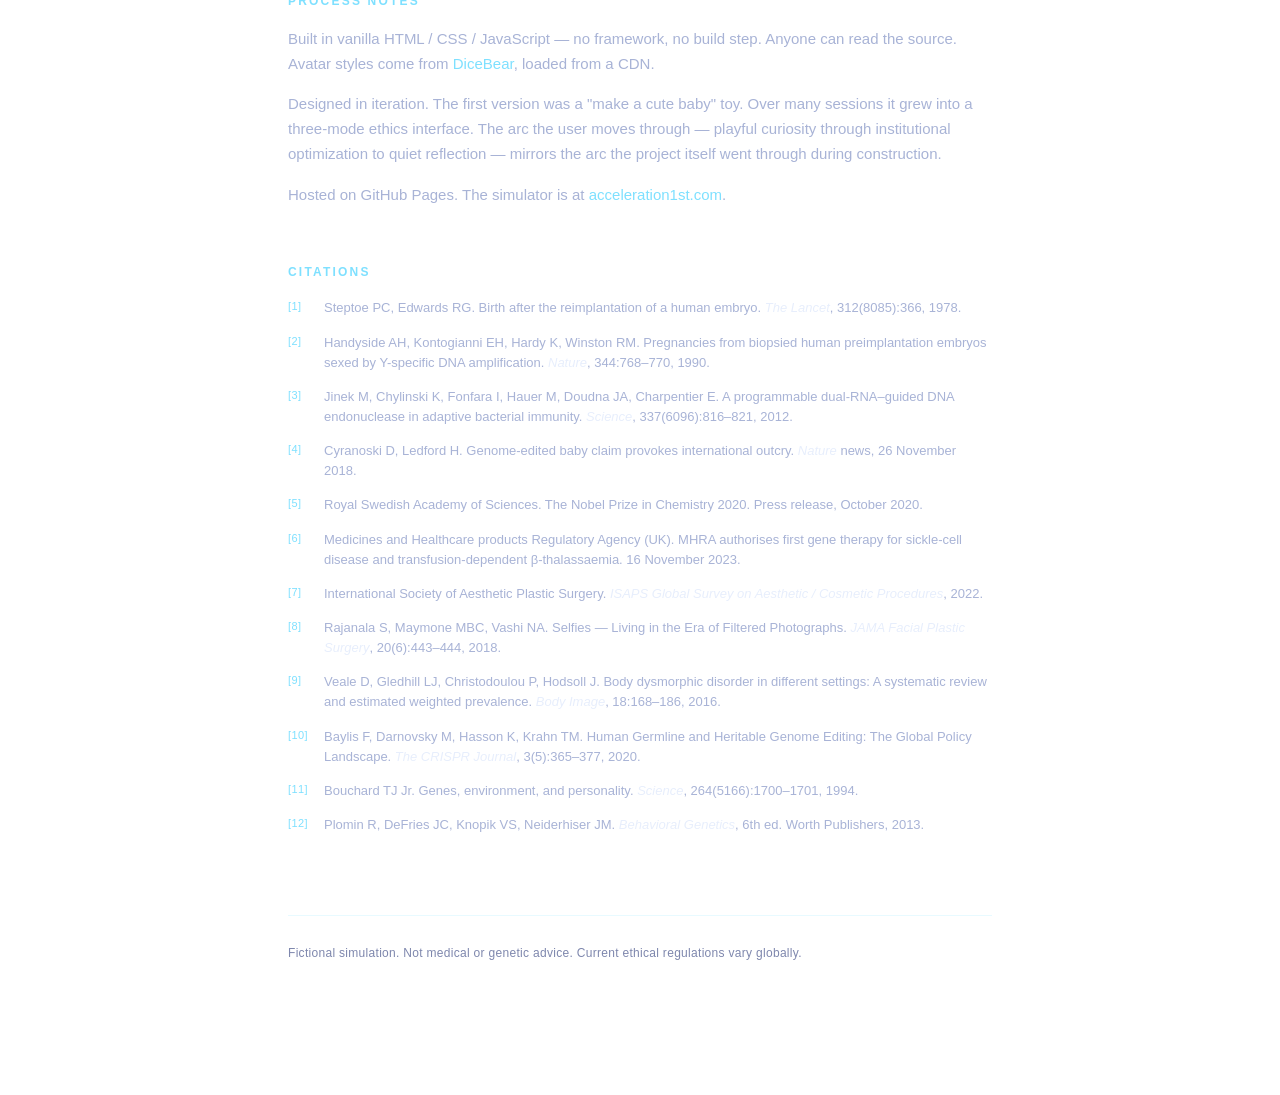
==== commit 916575c7: "i18n: translate about.html (5 langs) + swap <title> and <html lang> on language change - New about-i" ====
--- a/about.html
+++ b/about.html
@@ -326,12 +326,13 @@
     <p class="meta" data-i18n="about.meta">Fictional simulation. Not medical or genetic advice. Current ethical regulations vary globally.</p>
   </div>
 
+  <script src="about-i18n.js"></script>
   <script>
   // Standalone i18n for about.html — same localStorage key as the main app
   // (babyblend.language.v1) so language choice persists across pages.
   (function () {
     const KEY = 'babyblend.language.v1';
-    const STR = window.__ABOUT_I18N || {};
+    const STR = window.__ABOUT_I18N || { en: {} };
     function getLang() {
       try { return localStorage.getItem(KEY) || 'en'; } catch { return 'en'; }
     }
@@ -361,19 +362,5 @@
     apply();
   })();
   </script>
-  <script src="about-i18n.js"></script>
-  <script>
-  // Re-apply once about-i18n.js has loaded and exposed window.__ABOUT_I18N.
-  (function () {
-    function reapply() {
-      document.querySelectorAll('[data-i18n], [data-i18n-html]').forEach(()=>{});
-      const sel = document.getElementById('about-lang-select');
-      const event = new Event('change', { bubbles: true });
-      if (sel) sel.dispatchEvent(event);
-    }
-    if (document.readyState === 'complete') reapply();
-    else window.addEventListener('load', reapply);
-  })();
-  </script>
 </body>
 </html>
